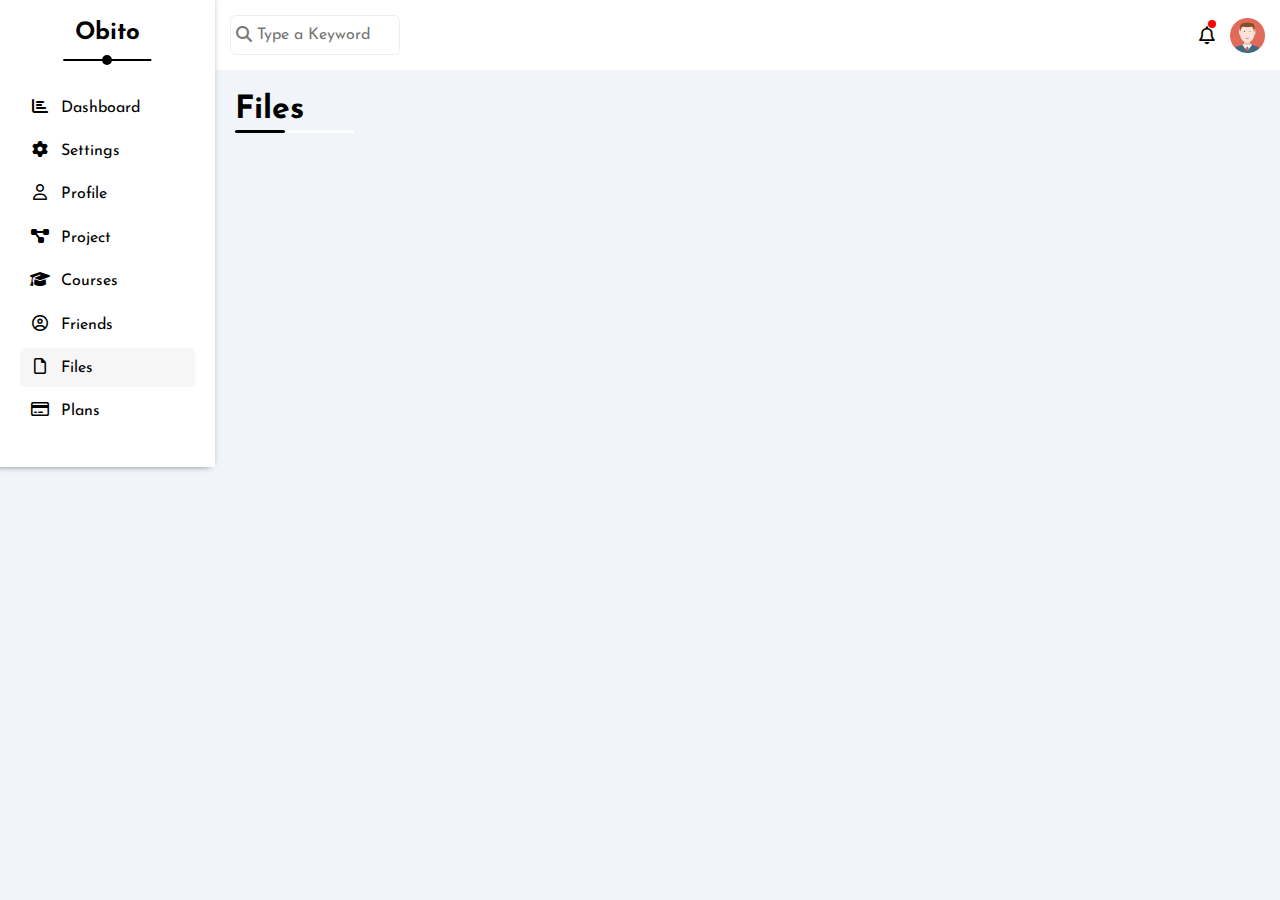
==== file.html @ 47f7e2c0 "added files" ====
<html lang="en">

<head>
    <meta charset="UTF-8">
    <meta http-equiv="X-UA-Compatible" content="IE=edge">
    <meta name="viewport" content="width=device-width, initial-scale=1.0">
    <title>Files</title>
    <!-- Library -->
    <link rel="stylesheet" href="CSS/all.min.css">
    <!-- Style file -->
    <link rel="stylesheet" href="CSS/main.css">
    <!-- Normalizing -->
    <link rel="stylesheet" href="CSS/normalize.css">
    <!-- google Fonts -->
    <link rel="preconnect" href="https://fonts.googleapis.com" />
    <link rel="preconnect" href="https://fonts.gstatic.com" crossorigin />
    <link
        href="https://fonts.googleapis.com/css2?family=Josefin+Sans:ital,wght@0,100;0,200;0,300;0,400;0,500;0,600;0,700;1,100;1,200;1,300;1,400;1,500;1,600;1,700&family=Open+Sans:ital,wght@0,300;0,400;0,500;0,600;0,700;0,800;1,300;1,400;1,500;1,600;1,700;1,800&family=Work+Sans:wght@200;300;400;500;600;700;800&display=swap"
        rel="stylesheet" />
</head>

<body>

    <div class="page">
        <div class="sidebare">
            <h3>Obito</h3>
            <ul>
                <li><a href="index.html">
                        <i class="fa-solid fa-chart-bar fa-fw"></i>
                        <span>Dashboard</span>
                    </a>
                </li>
                <li><a href="settings.html">
                        <i class="fa-solid fa-gear fa-fw"></i>
                        <span>Settings</span>
                    </a>
                </li>
                <li><a href="profile.htm">
                        <i class="fa-regular fa-user fa-fw"></i>
                        <span>Profile</span>
                    </a>
                </li>
                <li><a href="projects.html">
                        <i class="fa-solid fa-diagram-project fa-fw"></i>
                        <span>Project</span>
                    </a>
                </li>
                <li><a href="courses.html">
                        <i class="fa-solid fa-graduation-cap fa-fw"></i>
                        <span>Courses</span>
                    </a>
                </li>
                <li><a href="friends.html">
                        <i class="fa-regular fa-circle-user fa-fw"></i>
                        <span>Friends</span>
                    </a>
                </li>
                <li><a href="file.html" class="active">
                        <i class="fa-regular fa-file fa-fw"></i>
                        <span>Files</span>
                    </a>
                </li>
                <li><a href="plans.html">
                        <i class="fa-regular fa-credit-card fa-fw"></i>
                        <span>Plans</span>
                    </a>
                </li>
            </ul>
        </div>

        <main>
            <div class="head">
                <form action="">
                    <i class="fa-solid fa-magnifying-glass"></i>
                    <input type="text" placeholder="Type a Keyword">
                </form>
                <div class="not">
                    <i class="fa-regular fa-bell"></i>
                    <img src="imgs/avatar.png" alt="">
                </div>
            </div>
            <h1>Files</h1>
        </main>

    </div>

</body>

</html>
---- CSS/main.css ----
/* Global Rules */
* {
    -webkit-box-sizing: border-box;
    -moz-box-sizing: border-box;
    box-sizing: border-box;
}

body {
    font-family: "Josefin Sans", sans-serif;
    margin: 0;
    background-color: #f1f5f9;
}

*:focus {
    outline: none;
}

html {
    scroll-behavior: smooth;
}

a {
    text-decoration: none;
}

ul {
    padding: 0;
    list-style: none;
}

/* End of global rules */

/* Components */
.titel {
    margin: 0;
    font-size: 26px;
}

/* End of components */

/* Side bar */

.page {
    display: flex;
}

.sidebare {
    width: 250px;
    position: relative;
    background-color: white;
    padding: 20px;
    box-shadow: -5px -3px 8px 0px black;
}

@media (max-width: 767px) {
    .sidebare {
        width: fit-content;
        padding: 10px;
    }
}

.sidebare h3 {
    font-size: 24px;
    text-align: center;
    position: relative;
    margin: 0 0 40px 0;
}

.sidebare h3::before {
    content: "";
    width: 50%;
    height: 2px;
    background-color: black;
    position: absolute;
    left: 50%;
    bottom: -13px;
    transform: translatex(-50%);
}

@media (max-width: 767px) {
    .sidebare h3 {
        margin-bottom: 0px;
        font-size: 15px;
    }

    .sidebare h3::before,
    .sidebare h3::after {
        display: none;
    }
}

.sidebare h3::after {
    content: "";
    position: absolute;
    width: 10px;
    height: 10px;
    border-radius: 50%;
    background-color: black;
    left: 50%;
    transform: translatex(-50%);
    bottom: -17px;
}

.sidebare ul li {
    margin-bottom: 4px;
    transition: .3s;
}

.sidebare ul li:hover {
    background-color: #f6f6f6;
    border-radius: 5px;
}

.sidebare ul li a.active {
    background-color: #f6f6f6;
    border-radius: 5px;
}

.sidebare ul li a {
    color: black;
    display: block;
    padding: 10px;
}

.sidebare ul li a i {
    margin-right: 6px;
}

@media (max-width: 767px) {
    .sidebare ul li a {
        margin: 0 auto;
        text-align: center;
    }

    .sidebare ul li a span {
        display: none;
    }
}

/* End of Side bar */

/* head */

main {
    width: 100%;
    overflow: hidden;
}

.head {
    display: flex;
    justify-content: space-between;
    width: 100%;
    align-items: center;
    padding: 15px;
    background-color: white;
}

.head form {
    margin: 0;
    position: relative;
}

.head form input {
    margin: 0;
    padding: 10px 26px;
    width: 170px;
    border-radius: 6px;
    outline: none;
    border: 1px solid #eee;
    transition: .3s;
}

.head form input:focus {
    width: 220px;
}

.head form input:focus::placeholder {
    color: white;
}

.head form i {
    position: absolute;
    top: 11px;
    left: 6px;
    font-size: 16px;
    color: #777;
}

.head .not {
    display: flex;
    align-items: center;
}

.head .not i {
    font-size: 18px;
    display: block;
    position: relative;
}

.head .not i::after {
    content: "";
    position: absolute;
    width: 8px;
    height: 8px;
    border-radius: 50%;
    background-color: red;
    top: -6px;
    right: -1px;
}

.head img {
    width: 35px;
    margin-left: 15px;
}

/* End of head */

main h1 {
    position: relative;
    margin-inline: 20px;
    margin-bottom: 40px;
}

main h1::before {
    content: "";
    position: absolute;
    width: 120px;
    height: 3px;
    background-color: white;
    left: 0;
    bottom: -4px;
    border-radius: 6px;
}

main h1::after {
    content: "";
    position: absolute;
    height: 3px;
    width: 50px;
    background-color: black;
    left: 0;
    bottom: -4px;
    border-radius: 6px;
}


/* Index Page Style*/

.wrapper {
    display: grid;
    grid-template-columns: repeat(auto-fill, minmax(500px, 1fr));
    gap: 20px;
    margin-inline: 20px;
    margin-bottom: 20px;
}

@media (max-width: 767px) {
    .wrapper {
        grid-template-columns: minmax(200px, 1fr);
        margin-left: 10px;
        margin-right: 10px;
        gap: 10px;
    }
}

.wrapper .box {
    background-color: white;
    border-radius: 10px;
}

/* box one */

.wrapper .box:nth-child(1) .top {
    background-color: #eeeeee;
    display: flex;
    justify-content: space-between;
    padding: 20px;
    border-radius: 10px 10px 0 0;
    position: relative;
}

.wrapper .box:nth-child(1) .top p {
    color: #777;
    margin: 8px 0;
    font-size: 18px;
}

.wrapper .box:nth-child(1) .top img {
    width: 40%;
}

@media (max-width: 767px) {
    .wrapper .box:nth-child(1) .top img:not(.avatar) {
        display: none;
    }

    .wrapper .box:nth-child(1) .top {
        padding-bottom: 30px;
    }
}

.wrapper .box:nth-child(1) .top img.avatar {
    width: 60px;
    position: absolute;
    bottom: -30px;
}

@media (max-width: 767px) {
    .wrapper .box:nth-child(1) .top img.avatar {
        left: 50%;
        transform: translateX(-50%);
    }
}

.wrapper .box:nth-child(1) .mid {
    display: flex;
    text-align: center;
    justify-content: space-around;
    border-top: 1px solid #eee;
    border-bottom: 1px solid #eee;
    margin-top: 55px;
}

@media (max-width: 767px) {
    .wrapper .box:nth-child(1) .mid {
        flex-direction: column;
    }
}

.wrapper .box:nth-child(1) .mid p {
    color: #777;
}

.wrapper .box:nth-child(1) a {
    color: white;
    background-color: #0075ff;
    font-weight: bold;
    padding: 6px;
    display: block;
    width: fit-content;
    margin: 20px 20px 20px auto;
    font-size: 14px;
    border-radius: 8px;
}

.wrapper .box:nth-child(1) a:hover {
    filter: brightness(90%);
}


/* box two */

.wrapper .box:nth-child(2) {
    padding: 20px;
}

.wrapper .box:nth-child(2) p {
    margin: 8px 0;
    color: #777;
}

.wrapper .box:nth-child(2) form {
    margin: 0;
}

.wrapper .box:nth-child(2) input[type="text"] {
    display: block;
    width: 100%;
    margin-top: 20px;
    margin-bottom: 20px;
    padding: 6px 8px;
    background-color: #eeeeee;
    outline: none;
    border: none;
    border-radius: 6px;
}

.wrapper .box:nth-child(2) textarea {
    display: block;
    resize: none;
    width: 100%;
    height: 180px;
    padding: 6px 8px;
    background-color: #eeeeee;
    outline: none;
    border: none;
    border-radius: 6px;
}

.wrapper .box:nth-child(2) input[type="submit"] {
    display: block;
    margin: 20px 0px 0 auto;
    background-color: #0075ff;
    border: none;
    outline: none;
    color: white;
    font-weight: bold;
    padding: 6px 10px;
    border-radius: 6px;
    cursor: pointer;
}

.wrapper .box:nth-child(2) input[type="submit"]:hover {
    filter: brightness(90%);
}


/* Box three ------------- */

.wrapper .box:nth-child(3) {
    padding: 20px;
}

.wrapper .box:nth-child(3) p:nth-child(2) {
    color: #777;
    margin: 8px 0 20px 0;
    font-size: 18px;
}

.wrapper .box:nth-child(3) .content {
    display: flex;
    margin-bottom: 20px;
}

.wrapper .box:nth-child(3) .content .icon {
    width: 80px;
    height: 80px;
    margin-right: 15px;
    position: relative;
}

.wrapper .box:nth-child(3) .content:nth-child(3) .icon {
    background-color: #cce3ff;
}

.wrapper .box:nth-child(3) .content:nth-child(3) .icon::after {
    content: "\24";
    font-family: "Font Awesome 5 Free";
    font-size: 28px;
    font-weight: bold;
    position: absolute;
    left: 50%;
    top: 50%;
    transform: translate(-50%, -50%);
    color: #0075ff;
}

.wrapper .box:nth-child(3) .content:nth-child(4) .icon {
    background-color: #fdecce;
}

.wrapper .box:nth-child(3) .content:nth-child(4) .icon::after {
    content: "\f121";
    font-family: "Font Awesome 5 Free";
    font-size: 28px;
    font-weight: bold;
    position: absolute;
    left: 50%;
    top: 50%;
    transform: translate(-50%, -50%);
    color: #f59e0b;
}

.wrapper .box:nth-child(3) .content:nth-child(5) .icon {
    background-color: #d3f3df;
}

.wrapper .box:nth-child(3) .content:nth-child(5) .icon::after {
    content: "\f007";
    font-family: "Font Awesome 5 Free";
    font-size: 28px;
    font-weight: bold;
    position: absolute;
    left: 50%;
    top: 50%;
    transform: translate(-50%, -50%);
    color: #22c55e;
}


.wrapper .box:nth-child(3) .content .info p {
    margin: 0;
}

.wrapper .box:nth-child(3) .content .info .sld {
    font-weight: 600;
    font-size: 18px;
}


.wrapper .box:nth-child(3) .content .info {
    flex: 1;
    display: flex;
    flex-direction: column;
    justify-content: space-around;
}

.wrapper .box:nth-child(3) .content .info .prog-holder {
    width: 100%;
    height: 4px;
}

.wrapper .box:nth-child(3) .content:nth-child(3) .info .prog-holder {
    background-color: #cce3ff;
}

.wrapper .box:nth-child(3) .content:nth-child(4) .info .prog-holder {
    background-color: #fdecce;
}

.wrapper .box:nth-child(3) .content:nth-child(5) .info .prog-holder {
    background-color: #d3f3df;
}


.wrapper .box:nth-child(3) .content .info .prog-holder span {
    height: 100%;
    display: block;
    position: relative;
}

.wrapper .box:nth-child(3) .content:nth-child(3) .info .prog-holder span {
    background-color: #0075ff;
}

.wrapper .box:nth-child(3) .content:nth-child(3) .info .prog-holder span::after {
    content: attr(data-prog);
    background-color: #0075ff;
    color: white;
    padding: 3px;
    font-size: 13px;
    border-radius: 5px;
    position: absolute;
    right: -14px;
    top: -30px;
}

.wrapper .box:nth-child(3) .content:nth-child(3) .info .prog-holder span::before {
    content: "";
    border-width: 5px;
    border-style: solid;
    border-color: rgb(0, 117, 255) transparent transparent;
    width: 0px;
    height: 0px;
    position: absolute;
    right: -4px;
    top: -10px;
}

.wrapper .box:nth-child(3) .content:nth-child(4) .info .prog-holder span {
    background-color: #f59e0b;
}

.wrapper .box:nth-child(3) .content:nth-child(4) .info .prog-holder span::after {
    content: attr(data-prog);
    background-color: #f59e0b;
    color: white;
    padding: 3px;
    font-size: 13px;
    border-radius: 5px;
    position: absolute;
    right: -14px;
    top: -30px;
}

.wrapper .box:nth-child(3) .content:nth-child(4) .info .prog-holder span::before {
    content: "";
    border-width: 5px;
    border-style: solid;
    border-color: #f59e0b transparent transparent;
    width: 0px;
    height: 0px;
    position: absolute;
    right: -4px;
    top: -10px;
}

.wrapper .box:nth-child(3) .content:nth-child(5) .info .prog-holder span {
    background-color: #22c55e;
}

.wrapper .box:nth-child(3) .content:nth-child(5) .info .prog-holder span::after {
    content: attr(data-prog);
    background-color: #22c55e;
    color: white;
    padding: 3px;
    font-size: 13px;
    border-radius: 5px;
    position: absolute;
    right: -14px;
    top: -30px;
}

.wrapper .box:nth-child(3) .content:nth-child(5) .info .prog-holder span::before {
    content: "";
    border-width: 5px;
    border-style: solid;
    border-color: #22c55e transparent transparent;
    width: 0px;
    height: 0px;
    position: absolute;
    right: -4px;
    top: -10px;
}


/* Box Four ------ */

.wrapper .box:nth-child(4) {
    padding: 20px;
}

.wrapper .box:nth-child(4) p {
    color: #777;
    margin: 8px 0 20px;
}

.wrapper .box:nth-child(4) .tickets {
    display: grid;
    grid-template-columns: repeat(auto-fill, minmax(200px, 1fr));
    gap: 20px;
}

.wrapper .box:nth-child(4) .tickets .content {
    border: 1px solid #eee;
    display: flex;
    flex-direction: column;
    align-items: center;
    gap: 10px;
    padding: 20px;
    border-radius: 8px;
}

.wrapper .box:nth-child(4) .tickets .content i {
    font-size: 25px;
}

.wrapper .box:nth-child(4) .tickets .content .number {
    font-size: 25px;
    font-weight: 600;
}

.wrapper .box:nth-child(4) .tickets .content p {
    margin: 0;
    font-size: 14px;
}


/* box Five --------- */

.wrapper .box:nth-child(5) {
    padding: 20px;
}

.wrapper .box:nth-child(5) .new-row {
    display: flex;
    align-items: center;
    padding-bottom: 20px;
    margin-top: 20px;
}

@media (max-width: 767px) {
    .wrapper .box:nth-child(5) .new-row {
        flex-direction: column;
        gap: 20px;
        text-align: center;
    }
}

.wrapper .box:nth-child(5) .new-row:not(:last-of-type) {
    border-bottom: 1px solid #eee;
}


.wrapper .box:nth-child(5) .new-row img {
    width: 100px;
    margin-right: 15px;
    border-radius: 8px;
}

.wrapper .box:nth-child(5) .info h4 {
    margin-bottom: 6px;
    margin-top: 0;
    font-weight: 700;
}

.wrapper .box:nth-child(5) .info p {
    color: #777;
    margin: 0;
    font-size: 15px;
}

.wrapper .box:nth-child(5) .new-row .time {
    background-color: #eee;
    font-size: 13px;
    padding: 4px;
    border-radius: 4px;
    margin-left: auto;
}

@media (max-width: 767px) {
    .wrapper .box:nth-child(5) .new-row .time {
        margin: 0;
    }
}


/* box six ------- */

.wrapper .box:nth-child(6) {
    padding: 20px;
}

.wrapper .box:nth-child(6) .holder {
    display: flex;
    align-items: center;
    justify-content: space-between;

}

.wrapper .box:nth-child(6) .holder:not(:last-of-type) {
    border-bottom: 1px solid #eee;
    padding-bottom: 15px;
}

.wrapper .box:nth-child(6) .holder .text h4 {
    margin: 20px 0 0 0;
}

.wrapper .box:nth-child(6) .holder .text p {
    color: #777;
    font-size: 15px;
    margin: 8px 0 0 0;
}

.wrapper .box:nth-child(6) .holder a {
    color: black;
}


.wrapper .box:nth-child(6) .holder:nth-child(5) {
    color: gray;
    opacity: .8;
}

.wrapper .box:nth-child(6) .holder a.disabled {
    color: gray;
}


/* Box seven ------- */

.wrapper .box:nth-child(7) {
    padding: 20px;
}

.wrapper .box:nth-child(7) .tit,
.wrapper .box:nth-child(7) .cnt .ky {
    display: flex;
    justify-content: space-between;
}

.wrapper .box:nth-child(7) .tit {
    color: #777;
    margin-bottom: 18px;
}

.wrapper .box:nth-child(7) .cnt .ky:not(:last-child) {
    margin-bottom: 25px;
}

.wrapper .box:nth-child(7) .cnt .ky span:nth-child(2) {
    background-color: #eee;
    padding: 4px 8px;
    border-radius: 5px;
}


/* Box eight */

.wrapper .box:nth-child(8) {
    padding: 20px;
}

.wrapper .box:nth-child(8) ul li {
    display: flex;
    justify-content: space-between;
    align-items: center;
    padding-bottom: 10px;
    margin-bottom: 10px;
}

.wrapper .box:nth-child(8) ul li:not(:last-child) {
    border-bottom: 1px solid #eee;
}

.wrapper .box:nth-child(8) ul li .info {
    display: flex;
}

.wrapper .box:nth-child(8) ul li .info img {
    width: 40px;
    margin-right: 8px;
}

.wrapper .box:nth-child(8) ul li .info .label p:nth-child(1) {
    margin: 0;
    font-size: 16px;
    padding: 6px 0;
}

.wrapper .box:nth-child(8) ul li .info .label p:nth-child(2) {
    margin: 0;
    font-size: 14px;
    color: gray;
}

.wrapper .box:nth-child(8) ul li .size {
    background-color: #eee;
    padding: 3px 6px;
    border-radius: 4px;
}



/* Box nine */

.wrapper .box:nth-child(9) {
    padding: 20px;
    position: relative;
    overflow: hidden;
}

.wrapper .box:nth-child(9)::after {
    content: url(../imgs/project.png);
    position: absolute;
    right: -37px;
    bottom: -24px;
    opacity: 0.2;
    transform: scale(.8);
}

.wrapper .box:nth-child(9) ul {
    position: relative;
}

.wrapper .box:nth-child(9) ul::before {
    content: "";
    position: absolute;
    width: 2px;
    height: 100%;
    background-color: blue;
    left: 10px;
}

.wrapper .box:nth-child(9) ul li {
    position: relative;
    display: flex;
    align-items: center;
}

.wrapper .box:nth-child(9) ul li:not(:last-child) {
    padding-bottom: 25px;
}

.wrapper .box:nth-child(9) ul li::before {
    content: "";
    width: 20px;
    height: 20px;
    border: 1px solid blue;
    display: block;
    margin-right: 10px;
    border-radius: 50%;
    background-color: white;
}

.wrapper .box:nth-child(9) ul li:nth-child(-n + 3):after {
    content: "";
    position: absolute;
    width: 16px;
    height: 16px;
    border-radius: 50%;
    background-color: blue;
    left: 3px;
    top: 3px;
}

.wrapper .box:nth-child(9) ul li:nth-child(4)::after {
    content: "";
    position: absolute;
    width: 16px;
    height: 16px;
    border-radius: 50%;
    background-color: blue;
    left: 3px;
    top: 3px;
    animation: anime 1s linear infinite alternate;
}

@keyframes anime {
    0% {
        background-color: white;
    }

    100% {
        background-color: blue;
    }
}



/* Box ten */

.wrapper .box:nth-child(10) {
    padding: 20px;
}

.wrapper .box:nth-child(10) li {
    display: flex;
    margin-bottom: 15px;
}

.wrapper .box:nth-child(10) li h5 {
    margin: 0;
    font-size: 16px;
    padding: 6px 0;
}

.wrapper .box:nth-child(10) li p {
    margin: 0;
    color: #777;
    font-size: 13px;
    padding-bottom: 6px;
}

.wrapper .box:nth-child(10) li div {
    padding-left: 15px;
}

.wrapper .box:nth-child(10) li:nth-child(1) div {
    border-left: 2px solid blue;
}

.wrapper .box:nth-child(10) li:nth-child(2) div {
    border-left: 2px solid green;
}

.wrapper .box:nth-child(10) li:nth-child(3) div {
    border-left: 2px solid orange;
}

.wrapper .box:nth-child(10) li:nth-child(4) div {
    border-left: 2px solid red;
}

.wrapper .box:nth-child(10) li span {
    width: 15px;
    height: 15px;
    border-radius: 50%;
    align-self: center;
    margin-right: 15px;
}

.wrapper .box:nth-child(10) li:nth-child(1) span {
    background-color: blue;
}

.wrapper .box:nth-child(10) li:nth-child(2) span {
    background-color: green;
}

.wrapper .box:nth-child(10) li:nth-child(3) span {
    background-color: orange;
}

.wrapper .box:nth-child(10) li:nth-child(4) span {
    background-color: red;
}



/* box eleven -------- */

.wrapper .box:nth-child(11) {
    padding: 20px;
}

.wrapper .box:nth-child(11) .info {
    display: flex;
    align-items: center;
    padding: 20px 0;
    border-bottom: 1px solid #eee;
}

.wrapper .box:nth-child(11) .info img {
    width: 45px;
    margin-right: 15px;
}

.wrapper .box:nth-child(11) .info p:nth-child(1) {
    font-weight: bold;
    font-size: 16px;
    margin: 0;
    padding: 4px 0;
}

.wrapper .box:nth-child(11) .info p:nth-child(2) {
    color: #777;
    margin: 0;
}

.wrapper .box:nth-child(11) .content {
    padding: 20px 0;
    border-bottom: 1px solid #eee;
    line-height: 1.8;
}

.wrapper .box:nth-child(11) .foot {
    display: flex;
    justify-content: space-between;
    padding: 20px 0 0 0;
    color: gray;
    align-items: center;
}

.wrapper .box:nth-child(11) .foot span i {
    margin-right: 8px;
}


/* Box twelve ----- */

.wrapper .box:nth-child(12) {
    padding: 20px;
}

.wrapper .box:nth-child(12) .container {
    display: flex;
    flex-direction: column;
    gap: 18px;
    margin-top: 20px;
}

.wrapper .box:nth-child(12) .content {
    display: flex;
    align-items: center;
}

.wrapper .box:nth-child(12) .content .box {
    width: 50px;
    height: 50px;
    position: relative;
    border-radius: 0;
}

.wrapper .box:nth-child(12) .content:nth-child(1) {
    background-color: #d2ecfc;
}

.wrapper .box:nth-child(12) .content:nth-child(2) {
    background-color: #d1e4fc;
}

.wrapper .box:nth-child(12) .content:nth-child(3) {
    background-color: #ffcccc;
}

.wrapper .box:nth-child(12) .content:nth-child(4) {
    background-color: #cce4f0;
}

.wrapper .box:nth-child(12) .content:nth-child(1) .box {
    background-color: #1da1f2;
}

.wrapper .box:nth-child(12) .content:nth-child(2) .box {
    background-color: #1877f2;
}

.wrapper .box:nth-child(12) .content:nth-child(3) .box {
    background-color: #ff0000;
}

.wrapper .box:nth-child(12) .content:nth-child(4) .box {
    background-color: #0077b5;
}


.wrapper .box:nth-child(12) .content .box i {
    position: absolute;
    left: 50%;
    top: 50%;
    transform: translate(-50%, -50%);
    font-size: 23px;
    color: white;
}


.wrapper .box:nth-child(12) .content a {
    margin-left: auto;
    margin-right: 20px;
    color: white;
    background-color: gray;
    padding: 2px 5px;
    border-radius: 4px;
}

.wrapper .box:nth-child(12) .content p {
    padding-left: 20px;
}



/* The table ------ */

.projects {
    padding: 20px;
    background-color: white;
    margin-inline: 20px;
    border-radius: 10px;
}

.projects .res-tab {
    overflow-x: auto;
}

.projects table {
    margin-top: 15px;
    border-spacing: 0;
    width: 100%;
}

@media (max-width: 1199px) {
    .projects table {
        min-width: 1000px;
    }
}

.projects table th {
    padding: 14px;
    background-color: #eee;
    text-align: left;
}

.projects table tr td {
    padding: 15px;
    border: 1px solid #eee;
}

.projects table tr {
    transition: .3s;
}

.projects table tr:hover {
    background-color: #faf7f7;
}

.projects table tbody img {
    width: 30px;
    clip-path: circle();
}

.projects table tbody img:not(:first-of-type) {
    margin-left: -20px;
}

.projects table tr td:last-child span {
    background-color: #eee;
    border-radius: 4px;
    padding: 4px;
    font-size: 14px;
}

/* End of index page style */


/* ==================Settings page==================== */

.setting-page {
    display: grid;
    grid-template-columns: repeat(auto-fill, minmax(500px, 1fr));
    gap: 20px;
    margin-inline: 20px;
    margin-bottom: 20px;
}

@media (max-width: 767px) {
    .setting-page {
        grid-template-columns: minmax(200px, 1fr);
        margin-inline: 10px;
        gap: 10px;
    }
}

.setting-page .box {
    background-color: white;
    padding: 20px;
    border-radius: 10px;
}

.setting-page .box:nth-child(1) p {
    margin: 8px 0;
    color: gray;
}

.setting-page .box:nth-child(1) .o-c {
    display: flex;
    justify-content: space-between;
    align-items: center;
}

.setting-page .box:nth-child(1) .o-c h4 {
    margin: 10px 0 0;
    font-weight: normal;
    font-size: 18px;
}

.setting-page .box:nth-child(1) .o-c p {
    color: gray;
}

.setting-page .box:nth-child(1) form {
    margin: 0;
}

.setting-page .box:nth-child(1) input[type="checkbox"] {
    width: 80px;
    height: 30px;
    background-color: gray;
    border-radius: 40px;
    appearance: none;
    position: relative;
    transition: .3s;
}

.setting-page .box:nth-child(1) input[type="checkbox"]::before {
    content: "";
    position: absolute;
    width: 20px;
    height: 20px;
    background-color: white;
    border-radius: 50%;
    top: 50%;
    transform: translatey(-50%);
    left: 6px;
    transition: .3s;
}

.setting-page .box:nth-child(1) input[type="checkbox"]:checked {
    background-color: #0075ff;
}

.setting-page .box:nth-child(1) input[type="checkbox"]:checked::before {
    left: calc(84px - 30px);
}

.setting-page .box:nth-child(1) textarea {
    display: block;
    padding: 10px;
    border: 1px solid #aaa;
    width: 100%;
    height: 180px;
    resize: none;
    border-radius: 8px;
}

/* second box ------- */

.setting-page .box:nth-child(2) p {
    color: gray;
    margin: 8px 0;
}

.setting-page .box:nth-child(2) form {
    margin: 0;
}

.setting-page .box:nth-child(2) input {
    display: block;
    width: 100%;
    border-radius: 4px;
    outline: none;
    border: 1px solid #aaa;
    padding: 6px;
    margin-top: 5px;
}

.setting-page .box:nth-child(2) label {
    margin: 26px 0 0;
    display: block;
}

.setting-page .box:nth-child(2) form .cnt {
    display: flex;
    justify-content: space-between;
}

.setting-page .box:nth-child(2) form .cnt .fl {
    flex: 1;
}

.setting-page .box:nth-child(2) form .cnt a {
    align-self: flex-end;
    margin-bottom: 6px;
    padding-inline: 10px;
    color: #0075ff;
}

.setting-page .box:nth-child(2) input[type="email"] {
    cursor: not-allowed;
}


/* Box three ------ */

.setting-page .box:nth-child(3)>p {
    color: gray;
    margin: 8px 0;
}

.setting-page .box:nth-child(3) .content {
    display: flex;
    justify-content: space-between;
    align-items: center;
    border-bottom: 1px solid #eee;
    padding-bottom: 20px;
}

.setting-page .box:nth-child(3) .content:last-child {
    border: none;
    padding: 0;
}

.setting-page .box:nth-child(3) .content p {
    color: gray;
    margin: 0;
}

.setting-page .box:nth-child(3) .content h4 {
    margin: 15px 0 8px;
    font-weight: normal;
    font-size: 20px;
}

.setting-page .box:nth-child(3) .content:first-of-type a {
    color: white;
    background-color: #0075ff;
    padding: 6px 8px;
    border-radius: 6px;
    margin-top: auto;
}

.setting-page .box:nth-child(3) .content:last-of-type a {
    color: black;
    background-color: #eeeeee;
    padding: 6px 8px;
    border-radius: 6px;
    /* margin-top: auto;     */
}

.setting-page .box:nth-child(3) input[type="checkbox"] {
    width: 80px;
    height: 30px;
    background-color: gray;
    border-radius: 40px;
    appearance: none;
    position: relative;
    transition: .3s;
}

.setting-page .box:nth-child(3) input[type="checkbox"]::before {
    content: "";
    position: absolute;
    width: 20px;
    height: 20px;
    background-color: white;
    border-radius: 50%;
    top: 50%;
    transform: translatey(-50%);
    left: 6px;
    transition: .3s;
}

.setting-page .box:nth-child(3) input[type="checkbox"]:checked {
    background-color: #0075ff;
}

.setting-page .box:nth-child(3) input[type="checkbox"]:checked::before {
    left: calc(84px - 30px);
}


/* box four ------ */

.setting-page .box:nth-child(4) p {
    margin: 8px 0;
    color: gray;
}

.setting-page .box:nth-child(4) .in {
    display: flex;
    align-items: center;
    margin-top: 20px;
}

.setting-page .box:nth-child(4) .in:not(:last-of-type) {
    margin-bottom: 15px;
}

.setting-page .box:nth-child(4) .in i {
    background-color: #f6f6f6;
    align-self: stretch;
    display: flex;
    align-items: center;
    justify-content: center;
    border: 1px solid #eee;
    border-right: none;
    padding-inline: 8px;
    width: 6%;
    color: gray;
    transition: .3s;
}

.setting-page .box:nth-child(4) .in input {
    padding: 8px;
    border: 1px solid #eee;
    background-color: #f6f6f6;
    width: 94%;
}

.setting-page .box:nth-child(4) .in input::placeholder {
    font-weight: normal;
    font-size: 13px;
}

.setting-page .box:nth-child(4) div:focus-within i {
    color: black;
}


/* box five ------- */

.setting-page .box:nth-child(5) p {
    margin: 8px 0;
    color: gray;
}

.setting-page .box:nth-child(5) .pts {
    display: flex;
    align-items: center;
    gap: 10px;
    margin-top: 15px;
}

.setting-page .box:nth-child(5) .pts:first-of-type {
    margin-top: 20px;
}

.setting-page .box:nth-child(5) input {
    width: 18px;
    height: 18px;
    appearance: none;
    -webkit-appearance: none;
    border: 1px solid #aaa;
    position: relative;
    cursor: pointer;
}

.setting-page .box:nth-child(5) input::before {
    content: "\f00c";
    font-family: "font awesome 5 free";
    font-weight: 900;
    position: absolute;
    width: calc(100% + 2px);
    height: calc(100% + 2px);
    background-color: #0075ff;
    top: 50%;
    left: 50%;
    transform: translate(-50%, -50%) scale(0) rotate(360deg);
    color: white;
    display: none;
    justify-content: center;
    align-items: center;
    font-size: 14px;
    transition: .3s;
}

.setting-page .box:nth-child(5) input[type="checkbox"]:checked::before {
    display: flex;
    transform: translate(-50%, -50%) scale(1) rotate(-360deg);
}


/* box six ----- */

.setting-page .box:nth-child(6) p {
    margin: 8px 0;
    color: #777;
}

.setting-page .box:nth-child(6) form:first-of-type {
    margin-bottom: 0;
    border-bottom: 1px solid #eee;
    padding-bottom: 15px;
}

.setting-page .box:nth-child(6) form:first-of-type div {
    display: flex;
    align-items: center;
    margin-top: 10px;
    font-size: 18px;
    gap: 6px;
}

.setting-page .box:nth-child(6) form:first-of-type div input {
    width: 20px;
    height: 20px;
}

.setting-page .box:nth-child(6) form:first-of-type label {
    padding-top: 5px;
}


.setting-page .box:nth-child(6) form:last-of-type {
    display: flex;
    align-items: center;
    gap: 10px;
    margin-bottom: 0;
    margin-top: 15px;
}

.setting-page .box:nth-child(6) form:last-of-type input {
    position: relative;
    width: calc(100% / 3);
    height: 80px;
    border: 2px solid #aaa;
    appearance: none;
    cursor: pointer;
    display: flex;
    justify-content: center;
    align-items: center;
    flex-direction: column;
    gap: 5px;
    border-radius: 8px;
}

@media (max-width: 600px) {
    .setting-page .box:nth-child(6) form:last-of-type {
        flex-direction: column;
    }

    .setting-page .box:nth-child(6) form:last-of-type input {
        width: 100%;
    }
}

.setting-page .box:nth-child(6) form:last-of-type input::after {
    content: "String";
    display: block;
    font-size: 18px;
    /* position: absolute; */
}

.setting-page .box:nth-child(6) form:last-of-type input::before {
    content: "\f233";
    font-family: "font awesome 5 free";
    font-weight: 900;
    display: block;
    /* position: absolute; */
}

.setting-page .box:nth-child(6) form:last-of-type input:checked {
    border-color: #0075ff;
}

.setting-page .box:nth-child(6) form:last-of-type input:checked::after,
.setting-page .box:nth-child(6) form:last-of-type input:checked::before {
    color: #0075ff;
}



/* ==============Profile Page ===================== */

.profile-page .overview {
    background-color: white;
    border-radius: 10px;
    margin-inline: 20px;
    padding: 20px;
    display: flex;
    margin-bottom: 20px;
}

@media (max-width: 992px) {
    .profile-page .overview {
        flex-direction: column;
    }
}

.profile-page .overview .left-side {
    padding: 20px ;
    width: 20%;
    display: flex;
    flex-direction: column;
    align-items: center;
    justify-content: center;
    gap: 18px;
    border-right: 1px solid #eee;
}

@media (max-width: 992px) {
    .profile-page .overview .left-side {
        width: 100%;
        border: none;
    }
}


.profile-page .overview .left-side img {
    width: 120px;
}

.profile-page .overview .left-side h3 {
    margin: 0;
}

.profile-page .overview .left-side p {
    margin: 0;
    color: gray;
    font-size: 18px;
}

.profile-page .overview .left-side .progress {
    width: 80%;
    height: 4px;
    background-color: #eee;
    margin: 0;
    border-radius: 20px;
    position: relative;
}

.profile-page .overview .left-side .progress::before {
    content: "";
    position: absolute;
    width: 60%;
    height: 100%;
    background-color: #0075ff;
    top: 0;
    left: 0;
}

.profile-page .overview .left-side .rating i {
    color: #f59e0b;
}

.profile-page .overview .left-side p:last-of-type {
    font-size: 14px;
}

.profile-page .overview .right-side {
    width: 80%;
}

.profile-page .overview .right-side .box {
    padding: 20px;
    width: 80%;
}

@media (max-width: 992px) {
    .profile-page .overview .right-side {
        width: 100%;
    }
    .profile-page .overview .right-side .box {
        width: 100%;
    }
}

.profile-page .overview .right-side .box:not(:last-child) {
    border-bottom: 1px solid #eee;
}

.profile-page .overview .right-side .box .infos {
    display: flex;
    justify-content: space-between;
}

@media (max-width: 767px) {
    .profile-page .overview .right-side .box .infos {
        flex-direction: column;
        align-items: center;
    }
}

.profile-page .overview .right-side .box>p:first-of-type {
    color: gray;
    margin: 0;
}

@media (max-width: 767px) {
    .profile-page .overview .right-side .box>p:first-of-type {
        text-decoration: underline;
    }
}

.profile-page .overview .right-side .box .infos span {
    color: gray;
}

.profile-page .overview .right-side .box .infos p {
    margin: 8px 0 10px;
}

.profile-page .overview .right-side .box input[type="checkbox"] {
    width: 100px;
    height: 18px;
    background-color: gray;
    border-radius: 40px;
    appearance: none;
    position: relative;
    transition: .3s;
}

.profile-page .overview .right-side .box input[type="checkbox"]::before {
    content: "\f00d";
    font-family: "font awesome 5 free";
    font-weight: 900;
    font-size: 12px;
    display: flex;
    justify-content: center;
    align-items: center;
    color: gray;
    position: absolute;
    width: 14px;
    height: 14px;
    background-color: white;
    border-radius: 50%;
    top: 50%;
    transform: translatey(-50%);
    left: 4px;
    transition: .3s;
}

.profile-page .overview .right-side .box input[type="checkbox"]:checked {
    background-color: #0075ff;
}

.profile-page .overview .right-side .box input[type="checkbox"]:checked::before {
    content: "\f00c";
    left: calc(96px - 14px);
}



.profile-page .sk-ac {
    display: flex;
    gap: 20px;
    margin-inline: 20px;
    margin-bottom: 20px;
}

@media (max-width: 767px) {
    .profile-page .sk-ac {
        flex-direction: column;
    }
}

.profile-page .sk-ac .skills {
    width: 30%;
    background-color: white;
    padding: 20px;
    border-radius: 10px;
}

@media (max-width: 767px) {
    .profile-page .sk-ac .skills{
        width: 100%;
    }
}

.profile-page .sk-ac .skills p {
    color: gray;
    margin: 8px 0;
}

.profile-page .sk-ac .skills ul li {
   display: flex; 
   flex-wrap: wrap;
   gap: 10px;
   padding: 20px 0;
   border-bottom: 1px solid #eee;
}

@media (max-width: 767px) {
    .profile-page .sk-ac .skills ul li {
        justify-content: center;
    }
}


.profile-page .sk-ac .skills ul li:last-child {
    padding-bottom: 0px;
    border: 0;
}

.profile-page .sk-ac .skills ul li span {
    color: black;
    background-color: #eee;
    padding: 4px 10px;
    border-radius: 4px;
}




.profile-page .sk-ac .activities {
    width: 70%;
    background-color: white;
    padding: 20px;
    border-radius: 10px;
}

@media (max-width: 767px) {
    .profile-page .sk-ac .activities {
        width: 100%;
    }
}

.profile-page .sk-ac .activities > p {
    color: gray;
    margin: 8px 0;
}

.profile-page .sk-ac .activities ul li {
    display: flex;
    align-items: center;
    gap: 20px;
    padding: 20px 0;
    border-bottom: 1px solid #eee;
}

@media (max-width: 767px) {
    .profile-page .sk-ac .activities ul li{
        flex-direction: column;
    }
}

.profile-page .sk-ac .activities ul li img {
    width: 60px;
}

.profile-page .sk-ac .activities ul li div {
    width: 100%;
    display: flex;
    justify-content: space-between;
    align-items: center;
}


@media (max-width: 767px) {
    .profile-page .sk-ac .activities ul li div {
        flex-direction: column;
        text-align: center;
    }
}

.profile-page .sk-ac .activities ul li div p:nth-child(1) {
    display: flex;
    flex-direction: column;
    gap: 10px;
}

.profile-page .sk-ac .activities ul li div p:nth-child(1) span:nth-child(2) {
    color: gray;
}

.profile-page .sk-ac .activities ul li div p:nth-child(2) {
    display: flex;
    flex-direction: column;
    gap: 10px;
}

.profile-page .sk-ac .activities ul li div p:nth-child(2) span:nth-child(2){
    color: gray;
}




/* =============Project page================= */
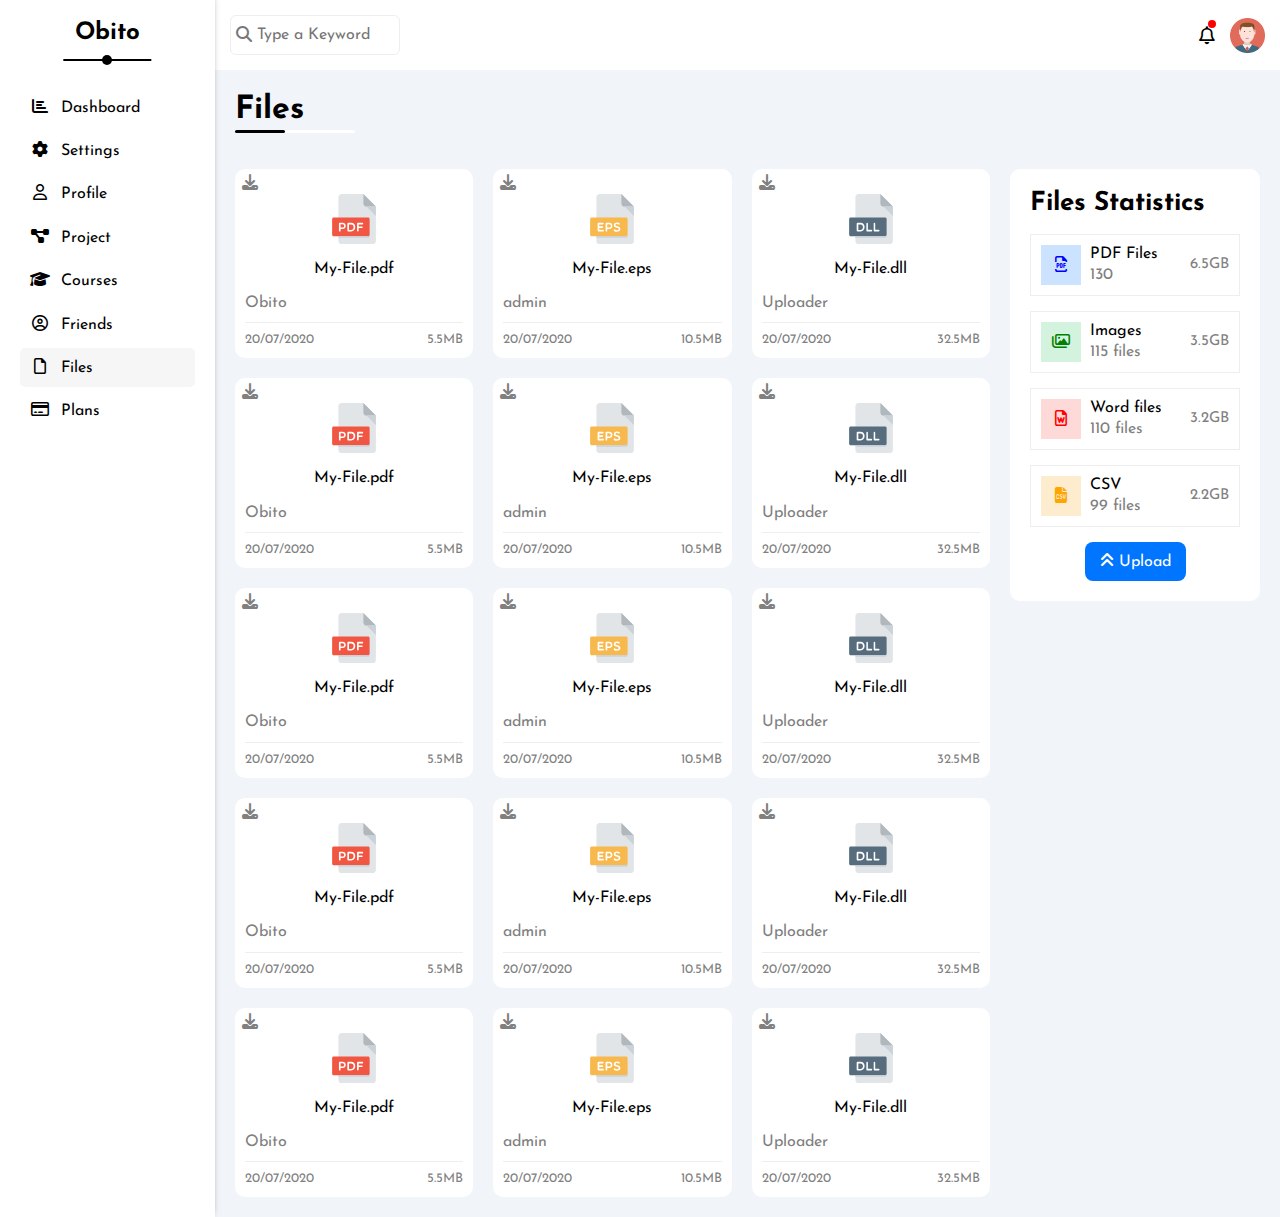
==== commit 8286aa49: "The Template is finished" ====
--- a/file.html
+++ b/file.html
@@ -80,6 +80,231 @@
                 </div>
             </div>
             <h1>Files</h1>
+
+            <div class="files-page">
+
+                <div class="files">
+
+                    <div class="box">
+                        <div class="pre">
+                            <i class="fa-solid fa-download fa-fw"></i>
+                            <img src="imgs/pdf.svg" alt="">
+                            <p>My-File.pdf</p>
+                            <span>Obito</span>
+                        </div>
+                        <div class="data">
+                            <span>20/07/2020</span>
+                            <span>5.5MB</span>
+                        </div>
+                    </div>
+                    <div class="box">
+                        <div class="pre">
+                            <i class="fa-solid fa-download fa-fw"></i>
+                            <img src="imgs/eps.svg" alt="">
+                            <p>My-File.eps</p>
+                            <span>admin</span>
+                        </div>
+                        <div class="data">
+                            <span>20/07/2020</span>
+                            <span>10.5MB</span>
+                        </div>
+                    </div>
+                    <div class="box">
+                        <div class="pre">
+                            <i class="fa-solid fa-download fa-fw"></i>
+                            <img src="imgs/dll.svg" alt="">
+                            <p>My-File.dll</p>
+                            <span>Uploader</span>
+                        </div>
+                        <div class="data">
+                            <span>20/07/2020</span>
+                            <span>32.5MB</span>
+                        </div>
+                    </div>
+                    <div class="box">
+                        <div class="pre">
+                            <i class="fa-solid fa-download fa-fw"></i>
+                            <img src="imgs/pdf.svg" alt="">
+                            <p>My-File.pdf</p>
+                            <span>Obito</span>
+                        </div>
+                        <div class="data">
+                            <span>20/07/2020</span>
+                            <span>5.5MB</span>
+                        </div>
+                    </div>
+                    <div class="box">
+                        <div class="pre">
+                            <i class="fa-solid fa-download fa-fw"></i>
+                            <img src="imgs/eps.svg" alt="">
+                            <p>My-File.eps</p>
+                            <span>admin</span>
+                        </div>
+                        <div class="data">
+                            <span>20/07/2020</span>
+                            <span>10.5MB</span>
+                        </div>
+                    </div>
+                    <div class="box">
+                        <div class="pre">
+                            <i class="fa-solid fa-download fa-fw"></i>
+                            <img src="imgs/dll.svg" alt="">
+                            <p>My-File.dll</p>
+                            <span>Uploader</span>
+                        </div>
+                        <div class="data">
+                            <span>20/07/2020</span>
+                            <span>32.5MB</span>
+                        </div>
+                    </div>
+                    <div class="box">
+                        <div class="pre">
+                            <i class="fa-solid fa-download fa-fw"></i>
+                            <img src="imgs/pdf.svg" alt="">
+                            <p>My-File.pdf</p>
+                            <span>Obito</span>
+                        </div>
+                        <div class="data">
+                            <span>20/07/2020</span>
+                            <span>5.5MB</span>
+                        </div>
+                    </div>
+                    <div class="box">
+                        <div class="pre">
+                            <i class="fa-solid fa-download fa-fw"></i>
+                            <img src="imgs/eps.svg" alt="">
+                            <p>My-File.eps</p>
+                            <span>admin</span>
+                        </div>
+                        <div class="data">
+                            <span>20/07/2020</span>
+                            <span>10.5MB</span>
+                        </div>
+                    </div>
+                    <div class="box">
+                        <div class="pre">
+                            <i class="fa-solid fa-download fa-fw"></i>
+                            <img src="imgs/dll.svg" alt="">
+                            <p>My-File.dll</p>
+                            <span>Uploader</span>
+                        </div>
+                        <div class="data">
+                            <span>20/07/2020</span>
+                            <span>32.5MB</span>
+                        </div>
+                    </div>
+                    <div class="box">
+                        <div class="pre">
+                            <i class="fa-solid fa-download fa-fw"></i>
+                            <img src="imgs/pdf.svg" alt="">
+                            <p>My-File.pdf</p>
+                            <span>Obito</span>
+                        </div>
+                        <div class="data">
+                            <span>20/07/2020</span>
+                            <span>5.5MB</span>
+                        </div>
+                    </div>
+                    <div class="box">
+                        <div class="pre">
+                            <i class="fa-solid fa-download fa-fw"></i>
+                            <img src="imgs/eps.svg" alt="">
+                            <p>My-File.eps</p>
+                            <span>admin</span>
+                        </div>
+                        <div class="data">
+                            <span>20/07/2020</span>
+                            <span>10.5MB</span>
+                        </div>
+                    </div>
+                    <div class="box">
+                        <div class="pre">
+                            <i class="fa-solid fa-download fa-fw"></i>
+                            <img src="imgs/dll.svg" alt="">
+                            <p>My-File.dll</p>
+                            <span>Uploader</span>
+                        </div>
+                        <div class="data">
+                            <span>20/07/2020</span>
+                            <span>32.5MB</span>
+                        </div>
+                    </div>
+                    <div class="box">
+                        <div class="pre">
+                            <i class="fa-solid fa-download fa-fw"></i>
+                            <img src="imgs/pdf.svg" alt="">
+                            <p>My-File.pdf</p>
+                            <span>Obito</span>
+                        </div>
+                        <div class="data">
+                            <span>20/07/2020</span>
+                            <span>5.5MB</span>
+                        </div>
+                    </div>
+                    <div class="box">
+                        <div class="pre">
+                            <i class="fa-solid fa-download fa-fw"></i>
+                            <img src="imgs/eps.svg" alt="">
+                            <p>My-File.eps</p>
+                            <span>admin</span>
+                        </div>
+                        <div class="data">
+                            <span>20/07/2020</span>
+                            <span>10.5MB</span>
+                        </div>
+                    </div>
+                    <div class="box">
+                        <div class="pre">
+                            <i class="fa-solid fa-download fa-fw"></i>
+                            <img src="imgs/dll.svg" alt="">
+                            <p>My-File.dll</p>
+                            <span>Uploader</span>
+                        </div>
+                        <div class="data">
+                            <span>20/07/2020</span>
+                            <span>32.5MB</span>
+                        </div>
+                    </div>
+
+                </div>
+
+
+                <div class="file-stats">
+
+                    <h3 class="titel">Files Statistics</h3>
+
+                    <div class="holder-f">
+                        <div class="infos">
+                            <p>PDF Files <br> <span>130</span> </p>
+                        </div>
+                        <div class="size">6.5GB</div>
+                    </div>
+
+                    <div class="holder-f">
+                        <div class="infos">
+                            <p>Images <br> <span>115 files</span> </p>
+                        </div>
+                        <div class="size">3.5GB</div>
+                    </div>
+
+                    <div class="holder-f">
+                        <div class="infos">
+                            <p>Word files<br> <span>110 files</span> </p>
+                        </div>
+                        <div class="size">3.2GB</div>
+                    </div>
+
+                    <div class="holder-f">
+                        <div class="infos">
+                            <p>CSV<br> <span>99 files</span> </p>
+                        </div>
+                        <div class="size">2.2GB</div>
+                    </div>
+                    <a href="#"><i class="fa-solid fa-angles-up"></i> Upload</a>
+                </div>
+
+            </div>
+
         </main>
 
     </div>
--- a/CSS/main.css
+++ b/CSS/main.css
@@ -1599,7 +1599,7 @@
 }
 
 .profile-page .overview .left-side {
-    padding: 20px ;
+    padding: 20px;
     width: 20%;
     display: flex;
     flex-direction: column;
@@ -1671,6 +1671,7 @@
     .profile-page .overview .right-side {
         width: 100%;
     }
+
     .profile-page .overview .right-side .box {
         width: 100%;
     }
@@ -1773,7 +1774,7 @@
 }
 
 @media (max-width: 767px) {
-    .profile-page .sk-ac .skills{
+    .profile-page .sk-ac .skills {
         width: 100%;
     }
 }
@@ -1784,11 +1785,11 @@
 }
 
 .profile-page .sk-ac .skills ul li {
-   display: flex; 
-   flex-wrap: wrap;
-   gap: 10px;
-   padding: 20px 0;
-   border-bottom: 1px solid #eee;
+    display: flex;
+    flex-wrap: wrap;
+    gap: 10px;
+    padding: 20px 0;
+    border-bottom: 1px solid #eee;
 }
 
 @media (max-width: 767px) {
@@ -1826,7 +1827,7 @@
     }
 }
 
-.profile-page .sk-ac .activities > p {
+.profile-page .sk-ac .activities>p {
     color: gray;
     margin: 8px 0;
 }
@@ -1840,7 +1841,7 @@
 }
 
 @media (max-width: 767px) {
-    .profile-page .sk-ac .activities ul li{
+    .profile-page .sk-ac .activities ul li {
         flex-direction: column;
     }
 }
@@ -1880,7 +1881,7 @@
     gap: 10px;
 }
 
-.profile-page .sk-ac .activities ul li div p:nth-child(2) span:nth-child(2){
+.profile-page .sk-ac .activities ul li div p:nth-child(2) span:nth-child(2) {
     color: gray;
 }
 
@@ -1889,3 +1890,631 @@
 
 /* =============Project page================= */
 
+.project-page {
+    display: grid;
+    grid-template-columns: repeat(auto-fill, minmax(500px, 1fr));
+    gap: 20px;
+    margin-inline: 20px;
+    margin-bottom: 20px;
+}
+
+@media (max-width: 992px) {
+    .project-page {
+        grid-template-columns: minmax(200px, 1fr);
+    }
+}
+
+.project-page .box {
+    background-color: white;
+    border-radius: 10px;
+    padding: 20px;
+    position: relative;
+}
+
+.project-page .box>p:nth-of-type(1) {
+    margin: 0;
+    font-size: 20px;
+}
+
+.project-page .box>p:nth-of-type(2) {
+    color: gray;
+    margin: 8px 0;
+}
+
+.project-page .box .info .pics img {
+    width: 40px;
+    border: 2px solid white;
+    border-radius: 50%;
+    cursor: pointer;
+}
+
+.project-page .box .info .pics img:hover {
+    position: relative;
+    z-index: 9;
+}
+
+.project-page .box .info .pics img:not(:first-of-type) {
+    margin-left: -20px;
+}
+
+.project-page .box .types {
+    display: flex;
+    gap: 10px;
+    align-items: center;
+    flex-wrap: wrap;
+}
+
+.project-page .box .types span {
+    color: black;
+    padding: 5px 10px;
+    background-color: #eee;
+    border-radius: 4px;
+}
+
+.project-page .box>div>div {
+    padding: 15px 0;
+    border-bottom: 1px solid #eee;
+}
+
+.project-page .box>div>div:last-of-type {
+    border: none;
+    padding-bottom: 0;
+}
+
+.project-page .box .info .ph-pr {
+    display: flex;
+    align-items: center;
+    justify-content: space-between;
+}
+
+.project-page .box .info .ph-pr .prog-holder {
+    width: 50%;
+    height: 4px;
+    border-radius: 10px;
+    background-color: #eee;
+}
+
+.project-page .box .info .ph-pr .prog-holder span {
+    background-color: red;
+    display: block;
+    height: 100%;
+    border-radius: 10px;
+}
+
+.project-page .box .info .ph-pr>span {
+    color: gray;
+    font-size: 14px;
+}
+
+
+
+/* =========Courses Page===================== */
+
+.courses-page {
+    margin-inline: 20px;
+    margin-bottom: 20px;
+    display: grid;
+    grid-template-columns: repeat(auto-fill, minmax(250px, 1fr));
+    gap: 20px;
+}
+
+@media (max-width: 992px) {
+    .courses-page {
+        grid-template-columns: minmax(200px, 1fr);
+    }
+}
+
+.courses-page .box {
+    background-color: white;
+    border-radius: 10px;
+    position: relative;
+}
+
+.courses-page .box img {
+    width: 100%;
+    border-radius: 10px 10px 0 0;
+}
+
+.courses-page .box img:nth-of-type(2) {
+    position: absolute;
+    width: 50px;
+    top: 20px;
+    left: 20px;
+}
+
+.courses-page .box .cr-info {
+    padding: 20px;
+}
+
+.courses-page .box .cr-info h4 {
+    margin: 0;
+}
+
+.courses-page .box .cr-info p {
+    font-size: 15px;
+    color: gray;
+    margin-bottom: 30px;
+}
+
+.courses-page .box .cr-info .ab {
+    display: flex;
+    justify-content: space-between;
+    padding: 20px 0;
+    border-top: 1px solid #eee;
+    position: relative;
+}
+
+.courses-page .box .cr-info .ab a {
+    color: white;
+    background-color: #0075ff;
+    border-radius: 4px;
+    padding: 4px 10px;
+    position: absolute;
+    top: -50%;
+    left: 50%;
+    transform: translate(-50%, 50%);
+}
+
+.courses-page .box .ab span {
+    font-size: 14px;
+    color: gray;
+}
+
+
+
+
+/* =================Friends Page====================== */
+
+.friends-page {
+    display: grid;
+    margin-inline: 20px;
+    margin-bottom: 20px;
+    grid-template-columns: repeat(auto-fill, minmax(300px, 1fr));
+    gap: 20px;
+}
+
+@media (max-width: 600px) {
+    .friends-page {
+        grid-template-columns: minmax(200px, 1fr);
+    }
+}
+
+.friends-page .box {
+    padding: 20px;
+    border-radius: 10px;
+    background-color: white;
+    position: relative;
+}
+
+.friends-page .box .head-fr .contact {
+    display: flex;
+    gap: 10px;
+    position: absolute;
+    top: 10px;
+    left: 10px;
+}
+
+.friends-page .box .head-fr .contact a {
+    color: black;
+    background-color: #eee;
+    width: 30px;
+    height: 30px;
+    border-radius: 50%;
+    display: flex;
+    justify-content: center;
+    align-items: center;
+}
+
+.friends-page .box .head-fr .contact a i {
+    font-size: 13px;
+}
+
+.friends-page .box .head-fr {
+    text-align: center;
+    padding-bottom: 15px;
+    border-bottom: 1px solid #eee;
+}
+
+.friends-page .box .head-fr img {
+    width: 100px;
+    clip-path: circle();
+}
+
+@media (max-width: 600px) {
+    .friends-page .box .head-fr img {
+        margin-top: 20px;
+    }
+}
+
+.friends-page .box .head-fr h4 {
+    margin-bottom: 0;
+}
+
+.friends-page .box .head-fr p {
+    color: gray;
+    margin: 6px 0 0 0;
+    font-size: 14px;
+}
+
+
+.friends-page .box .body-fr {
+    padding: 15px 0;
+    border-bottom: 1px solid #eee;
+}
+
+.friends-page .box .body-fr>div:not(:last-child) {
+    margin-bottom: 6px;
+}
+
+.friends-page .box .body-fr>div {
+    display: flex;
+    gap: 10px;
+    align-items: center;
+}
+
+
+.friends-page .box .foot-fr {
+    padding-top: 15px;
+    display: flex;
+    align-items: center;
+    justify-content: space-between;
+}
+
+@media (max-width: 600px) {
+    .friends-page .box .foot-fr {
+        flex-direction: column;
+        gap: 15px;
+    }
+}
+
+.friends-page .box .foot-fr p {
+    color: gray;
+    font-size: 13px;
+    margin: 0;
+}
+
+.friends-page .box .foot-fr .btns a {
+    padding: 4px 10px;
+    gap: 6px;
+    border-radius: 5px;
+    color: white;
+}
+
+.friends-page .box .foot-fr .btns a:first-child {
+    background-color: #0075ff;
+}
+
+.friends-page .box .foot-fr .btns a:last-child {
+    background-color: #f44336;
+}
+
+
+
+
+/* ===========================Files Page====================== */
+
+.files-page {
+    display: flex;
+    gap: 20px;
+    margin-inline: 20px;
+    margin-bottom: 20px;
+}
+
+@media (max-width: 600px) {
+    .files-page {
+        flex-direction: column-reverse;
+    }
+}
+
+.files-page .files {
+    width: 80%;
+    display: grid;
+    grid-template-columns: repeat(auto-fill, minmax(200px, 1fr));
+    gap: 20px;
+}
+
+@media (max-width: 600px) {
+    .files-page .files {
+        width: 100%;
+    }
+}
+
+.files-page .files .box {
+    background-color: white;
+    border-radius: 10px;
+    padding: 10px;
+    position: relative;
+}
+
+.files-page .files .box .pre i {
+    color: gray;
+    position: absolute;
+    top: 5px;
+    left: 5px;
+}
+
+.files-page .files .box .pre {
+    text-align: center;
+    padding-bottom: 10px;
+    border-bottom: 1px solid #eee;
+}
+
+.files-page .files .box .pre span {
+    color: gray;
+    display: block;
+    text-align: left;
+}
+
+.files-page .files .box .pre img {
+    width: 50px;
+    margin-top: 15px;
+    transition: .3s;
+}
+
+.files-page .files .box:hover .pre img {
+    transform: rotate(6deg);
+}
+
+
+.files-page .files .box .data {
+    padding-top: 10px;
+    display: flex;
+    justify-content: space-between;
+    align-items: center;
+    color: gray;
+    font-size: 13px;
+}
+
+
+.files-page .file-stats {
+    background-color: white;
+    border-radius: 10px;
+    min-width: 250px;
+    padding: 20px;
+    height: min-content;
+}
+
+@media (max-width: 600px) {
+    .files-page .file-stats {
+        width: 100%;
+    }
+}
+
+.files-page .file-stats .holder-f {
+    display: flex;
+    justify-content: space-between;
+    padding: 10px;
+    border: 1px solid #eee;
+    align-items: center;
+    margin-top: 15px;
+}
+
+.files-page .file-stats .holder-f .infos {
+    display: flex;
+    align-items: center;
+    gap: 4px;
+}
+
+.files-page .file-stats .holder-f .infos p {
+    margin: 0;
+    display: flex;
+    flex-direction: column;
+    gap: 2px;
+}
+
+.files-page .file-stats .holder-f .infos p span {
+    color: gray;
+}
+
+.files-page .file-stats .holder-f:nth-of-type(1) .infos::before {
+    content: "\f1c1";
+    font-family: "font awesome 5 free";
+    width: 40px;
+    height: 40px;
+    background-color: #cce3ff;
+    margin-right: 5px;
+    display: flex;
+    align-items: center;
+    justify-content: center;
+    color: blue;
+}
+
+.files-page .file-stats .holder-f:nth-of-type(2) .infos::before {
+    content: "\f302";
+    font-family: "font awesome 5 free";
+    width: 40px;
+    height: 40px;
+    background-color: #d3f3df;
+    margin-right: 5px;
+    display: flex;
+    align-items: center;
+    justify-content: center;
+    color: green;
+}
+
+.files-page .file-stats .holder-f:nth-of-type(3) .infos::before {
+    content: "\f1c2";
+    font-family: "font awesome 5 free";
+    width: 40px;
+    height: 40px;
+    background-color: #fdd9d7;
+    margin-right: 5px;
+    display: flex;
+    align-items: center;
+    justify-content: center;
+    color: red;
+}
+
+.files-page .file-stats .holder-f:nth-of-type(4) .infos::before {
+    content: "\f6dd";
+    font-family: "font awesome 5 free";
+    font-weight: 900;
+    width: 40px;
+    height: 40px;
+    background-color: #fdecce;
+    margin-right: 5px;
+    display: flex;
+    align-items: center;
+    justify-content: center;
+    color: orange;
+}
+
+.files-page .file-stats .holder-f .size {
+    color: gray;
+    font-size: 15px;
+}
+
+.files-page .file-stats a {
+    color: white;
+    background-color: #0075ff;
+    padding: 10px 15px;
+    display: block;
+    width: fit-content;
+    margin: 15px auto 0;
+    border-radius: 8px;
+}
+
+.files-page .file-stats a:hover {
+    filter: brightness(90%);
+}
+
+.files-page .file-stats a:hover i {
+    animation: arr .5s linear alternate infinite;
+}
+
+@keyframes arr {
+    form {
+        transform: translateY(0px);
+    }
+
+    to {
+        transform: translateY(-5px);
+    }
+}
+
+
+
+/* =======================Plans page========================= */
+
+.plans-page {
+    display: grid;
+    grid-template-columns: repeat(auto-fill, minmax(500px, 1fr));
+    gap: 20px;
+    margin-inline: 20px;
+    margin-bottom: 20px;
+}
+
+@media (max-width: 767px) {
+    .plans-page {
+        grid-template-columns: minmax(200px, 1fr);
+    }
+}
+
+.plans-page .box {
+    background-color: white;
+    border-radius: 10px;
+    padding: 20px;
+}
+
+.plans-page .box .top {
+    padding: 20px;
+    outline: 3px;
+    outline-style: solid;
+    outline-offset: 4px;
+}
+
+.plans-page .box:nth-child(1) .top {
+    background-color: #22c55e;
+    outline-color: #22c55e;
+}
+
+.plans-page .box:nth-child(2) .top {
+    background-color: #0075ff;
+    outline-color: #0075ff;
+}
+
+.plans-page .box:nth-child(3) .top {
+    background-color: #f59e0b;
+    outline-color: #f59e0b;
+}
+
+.plans-page .box .top p {
+    margin: 0;
+    font-size: 26px;
+    color: white;
+    text-align: center;
+}
+
+.plans-page .box .top div {
+    font-size: 50px;
+    color: white;
+    position: relative;
+    margin: 0 auto;
+    width: fit-content;
+}
+
+.plans-page .box .top div::before {
+    content: "$";
+    position: absolute;
+    top: 5px;
+    left: -15px;
+    font-size: 18px;
+}
+
+.plans-page .box .features {
+    margin-top: 20px;
+}
+
+.plans-page .box .features p {
+    margin: 0;
+    padding: 15px 0;
+    border-bottom: 1px solid #eee;
+    position: relative;
+    display: flex;
+    align-items: center;
+    gap: 6px;
+}
+
+.plans-page .box .features p::after {
+    content: "\f05a";
+    font-family: "font awesome 5 free";
+    font-weight: 900;
+    font-size: 14px;
+    color: gray;
+    right: 0;
+    position: absolute;
+    cursor: pointer;
+}
+
+.plans-page .box .features p i.fa-check {
+    color: #22c55e;
+}
+
+.plans-page .box .features p i.fa-xmark {
+    color: red;
+}
+
+.plans-page .box .features a {
+    color: white;
+    padding: 4px 10px;
+    display: block;
+    width: fit-content;
+    border-radius: 4px;
+    margin-top: 15px;
+}
+
+.plans-page .box:nth-child(1) .features a {
+    background-color: #22c55e;
+}
+
+.plans-page .box:nth-child(2) .features a {
+    background-color: #0075ff;
+}
+
+
+.plans-page .box:nth-child(3) .features .notation {
+    color: gray;
+    font-size: 20px;
+    padding-top: 15px;
+    text-align: center;
+}